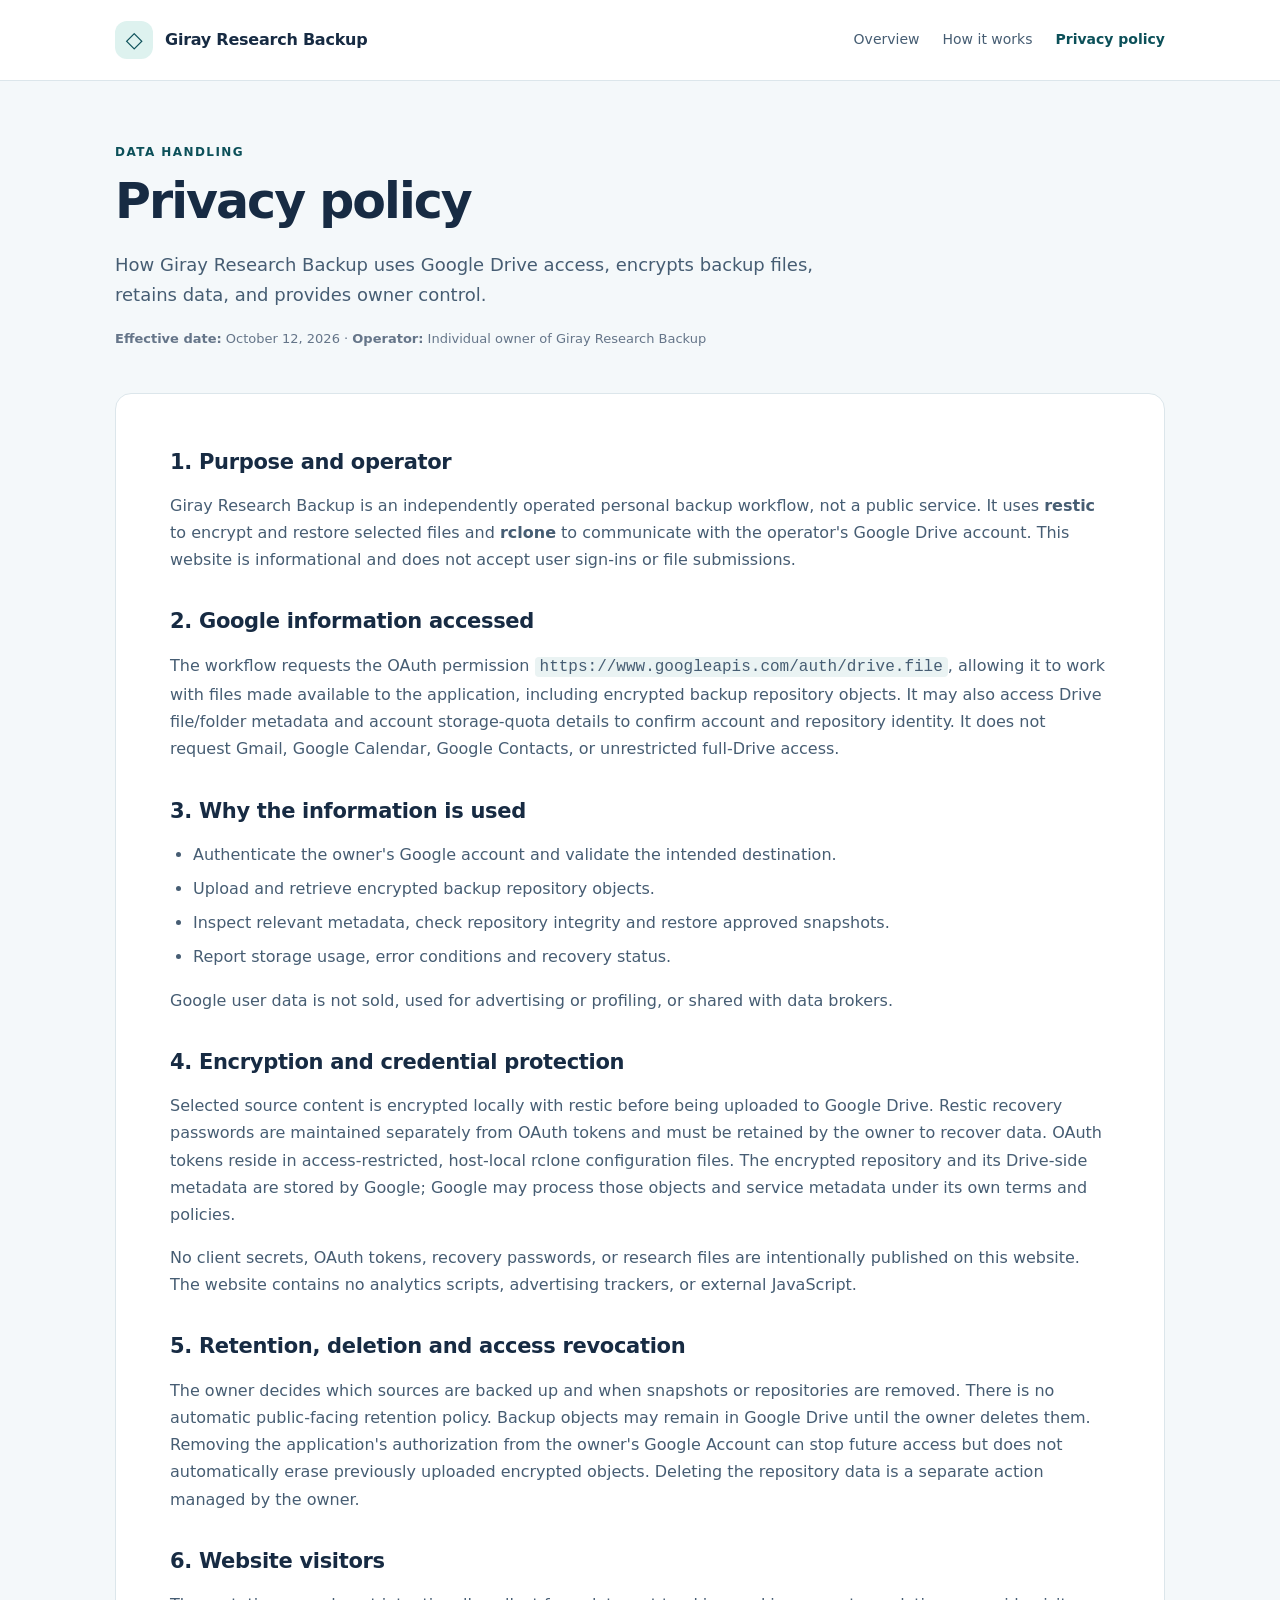
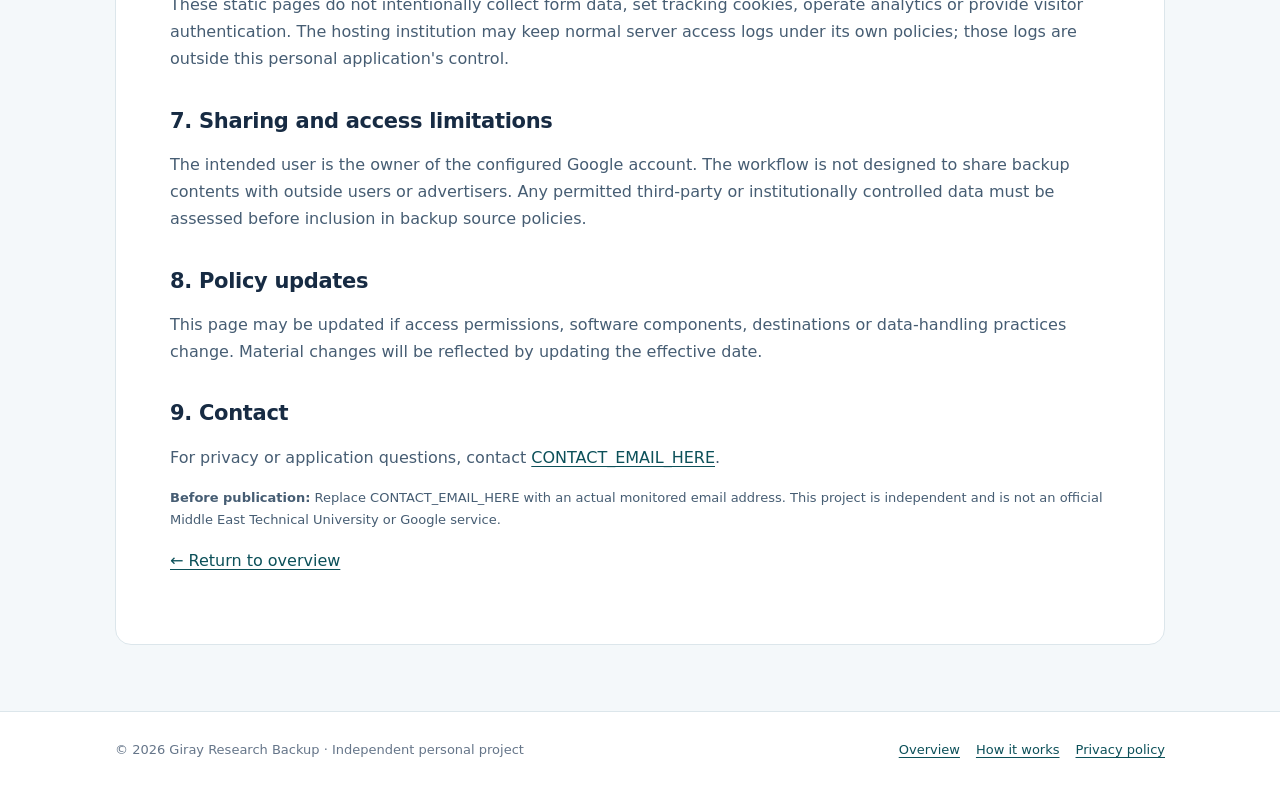
==== privacy.html @ efd6ea5d "Add files via upload" ====
<!doctype html>
<html lang="en">
<head>
  <meta charset="utf-8">
  <meta name="viewport" content="width=device-width,initial-scale=1">
  <meta name="description" content="Privacy Policy for Giray Research Backup: Google Drive permissions, encryption, retention and user control.">
  <meta name="color-scheme" content="light">
  <title>Privacy policy | Giray Research Backup</title>
  <link rel="stylesheet" href="style.css">
</head>
<body>
  <header class="masthead"><div class="wrap topbar"><a class="brand" href="./" aria-label="Giray Research Backup project overview"><span class="mark" aria-hidden="true">◇</span>Giray Research Backup</a><nav class="nav" aria-label="Project navigation"><a href="./">Overview</a><a href="how-it-works.html">How it works</a><a href="privacy.html" aria-current="page">Privacy policy</a></nav></div></header>
  <main>
  <div class="wrap subhero"><span class="eyebrow">Data handling</span><h1>Privacy policy</h1><p class="lede">How Giray Research Backup uses Google Drive access, encrypts backup files, retains data, and provides owner control.</p><p class="small"><strong>Effective date:</strong> October 12, 2026 · <strong>Operator:</strong> Individual owner of Giray Research Backup</p></div>
  <article class="document wrap">
    <h2>1. Purpose and operator</h2><p>Giray Research Backup is an independently operated personal backup workflow, not a public service. It uses <strong>restic</strong> to encrypt and restore selected files and <strong>rclone</strong> to communicate with the operator's Google Drive account. This website is informational and does not accept user sign-ins or file submissions.</p>
    <h2>2. Google information accessed</h2><p>The workflow requests the OAuth permission <code>https://www.googleapis.com/auth/drive.file</code>, allowing it to work with files made available to the application, including encrypted backup repository objects. It may also access Drive file/folder metadata and account storage-quota details to confirm account and repository identity. It does not request Gmail, Google Calendar, Google Contacts, or unrestricted full-Drive access.</p>
    <h2>3. Why the information is used</h2><ul><li>Authenticate the owner's Google account and validate the intended destination.</li><li>Upload and retrieve encrypted backup repository objects.</li><li>Inspect relevant metadata, check repository integrity and restore approved snapshots.</li><li>Report storage usage, error conditions and recovery status.</li></ul><p>Google user data is not sold, used for advertising or profiling, or shared with data brokers.</p>
    <h2>4. Encryption and credential protection</h2><p>Selected source content is encrypted locally with restic before being uploaded to Google Drive. Restic recovery passwords are maintained separately from OAuth tokens and must be retained by the owner to recover data. OAuth tokens reside in access-restricted, host-local rclone configuration files. The encrypted repository and its Drive-side metadata are stored by Google; Google may process those objects and service metadata under its own terms and policies.</p><p>No client secrets, OAuth tokens, recovery passwords, or research files are intentionally published on this website. The website contains no analytics scripts, advertising trackers, or external JavaScript.</p>
    <h2>5. Retention, deletion and access revocation</h2><p>The owner decides which sources are backed up and when snapshots or repositories are removed. There is no automatic public-facing retention policy. Backup objects may remain in Google Drive until the owner deletes them. Removing the application's authorization from the owner's Google Account can stop future access but does not automatically erase previously uploaded encrypted objects. Deleting the repository data is a separate action managed by the owner.</p>
    <h2>6. Website visitors</h2><p>These static pages do not intentionally collect form data, set tracking cookies, operate analytics or provide visitor authentication. The hosting institution may keep normal server access logs under its own policies; those logs are outside this personal application's control.</p>
    <h2>7. Sharing and access limitations</h2><p>The intended user is the owner of the configured Google account. The workflow is not designed to share backup contents with outside users or advertisers. Any permitted third-party or institutionally controlled data must be assessed before inclusion in backup source policies.</p>
    <h2>8. Policy updates</h2><p>This page may be updated if access permissions, software components, destinations or data-handling practices change. Material changes will be reflected by updating the effective date.</p>
    <h2>9. Contact</h2><p>For privacy or application questions, contact <a href="mailto:giraymecit+gouth_github">CONTACT_EMAIL_HERE</a>.</p><p class="small"><strong>Before publication:</strong> Replace CONTACT_EMAIL_HERE with an actual monitored email address. This project is independent and is not an official Middle East Technical University or Google service.</p>
    <p><a href="./">← Return to overview</a></p>
  </article>
</main>
  <footer><div class="wrap foot"><span>© 2026 Giray Research Backup · Independent personal project</span><nav class="footnav" aria-label="Footer navigation"><a href="./">Overview</a><a href="how-it-works.html">How it works</a><a href="privacy.html">Privacy policy</a></nav></div></footer>
</body>
</html>
---- style.css ----
/* Standalone static subsite: all paths are relative to /research-backup/. */
:root{--ink:#172b43;--body:#465d73;--muted:#657589;--accent:#126b75;--accent-dark:#0c5059;--surface:#ffffff;--soft:#f4f8fa;--line:#dce6eb;--highlight:#e5f3f1}
*{box-sizing:border-box}html{scroll-behavior:smooth}body{margin:0;background:var(--soft);color:var(--ink);font-family:system-ui,-apple-system,BlinkMacSystemFont,'Segoe UI',sans-serif;font-size:16px;line-height:1.7}
a{color:var(--accent-dark);text-underline-offset:3px}a:hover{color:#087e89}a:focus-visible{outline:3px solid #e3a83b;outline-offset:3px}
.wrap{width:min(1050px,calc(100% - 40px));margin-inline:auto}.masthead{background:#fff;border-bottom:1px solid var(--line)}.topbar{display:flex;align-items:center;justify-content:space-between;gap:20px;min-height:80px}.brand{display:inline-flex;align-items:center;gap:12px;color:var(--ink);text-decoration:none;font-weight:760;letter-spacing:-.015em}.mark{display:grid;place-items:center;width:38px;height:38px;border-radius:12px;background:#def2ef;color:var(--accent-dark);font-size:22px}.nav{display:flex;gap:23px;flex-wrap:wrap}.nav a{text-decoration:none;color:var(--body);font-size:14px}.nav a[aria-current="page"]{color:var(--accent-dark);font-weight:750}
.hero{background:radial-gradient(ellipse at 82% 12%,#d4edf0 0%,transparent 52%),linear-gradient(135deg,#f1f7fb,#f9fbfc);border-bottom:1px solid var(--line);padding:78px 0 70px}.eyebrow{font-size:12px;font-weight:800;color:var(--accent-dark);text-transform:uppercase;letter-spacing:.12em}.hero h1{font-size:clamp(34px,5vw,58px);line-height:1.15;letter-spacing:-.05em;max-width:850px;margin:14px 0 19px}.lede{max-width:760px;color:var(--body);font-size:19px;line-height:1.68}.actions{display:flex;flex-wrap:wrap;gap:12px;margin-top:29px}.button{display:inline-block;padding:11px 19px;text-decoration:none;border-radius:10px;font-weight:700;background:var(--accent-dark);color:white}.button:hover{color:white;background:#0d6b75}.button.secondary{background:transparent;border:1px solid #afc9ce;color:var(--accent-dark)}.button.secondary:hover{background:var(--highlight);color:var(--accent-dark)}
.section{padding:53px 0 0}.section h2{font-size:29px;letter-spacing:-.025em;margin:0 0 12px}.muted{color:var(--body)}.cards{display:grid;grid-template-columns:repeat(3,minmax(0,1fr));gap:18px;margin-top:24px}.card{background:#fff;border:1px solid var(--line);border-radius:15px;padding:24px}.card-number{font-size:12px;font-weight:800;letter-spacing:.1em;color:var(--accent)}.card h3{font-size:19px;margin:8px 0}.card p{color:var(--body);font-size:15px;margin:0}.grid-two{display:grid;grid-template-columns:1fr 1fr;gap:19px;margin-top:24px}.panel{background:white;border:1px solid var(--line);border-radius:14px;padding:25px}.panel h3{margin:0 0 8px}.panel p,.panel li{color:var(--body)}.panel ul{padding-left:20px}.notice{background:var(--highlight);border-left:4px solid var(--accent);padding:18px 22px;border-radius:0 11px 11px 0;margin-top:27px;color:#284f57}.notice p{margin:0}
.subhero{padding:56px 0 29px}.subhero h1{font-size:clamp(34px,5vw,49px);letter-spacing:-.04em;line-height:1.2;margin:9px 0 10px}.subhero .lede{font-size:18px}.document{background:white;border:1px solid var(--line);border-radius:16px;padding:clamp(24px,5vw,54px)}.document h2{font-size:21px;line-height:1.35;letter-spacing:-.015em;margin:34px 0 7px}.document h2:first-child{margin-top:0}.document p,.document li{color:var(--body)}.document li{margin:7px 0}.document ul{padding-left:23px}.document code,code{background:#eaf3f3;padding:1px 5px;border-radius:4px;overflow-wrap:anywhere}.small{font-size:13px;color:var(--muted)}
footer{margin-top:66px;background:#fff;border-top:1px solid var(--line);padding:27px 0 32px;font-size:13px;color:var(--muted)}.foot{display:flex;align-items:center;justify-content:space-between;gap:20px;flex-wrap:wrap}.footnav{display:flex;gap:16px;flex-wrap:wrap}
@media(max-width:750px){.topbar{align-items:flex-start;flex-direction:column;gap:8px;padding:14px 0}.nav{gap:16px}.hero{padding:55px 0}.cards,.grid-two{grid-template-columns:1fr}.wrap{width:min(100% - 30px,1050px)}}@media(prefers-reduced-motion:reduce){html{scroll-behavior:auto}}
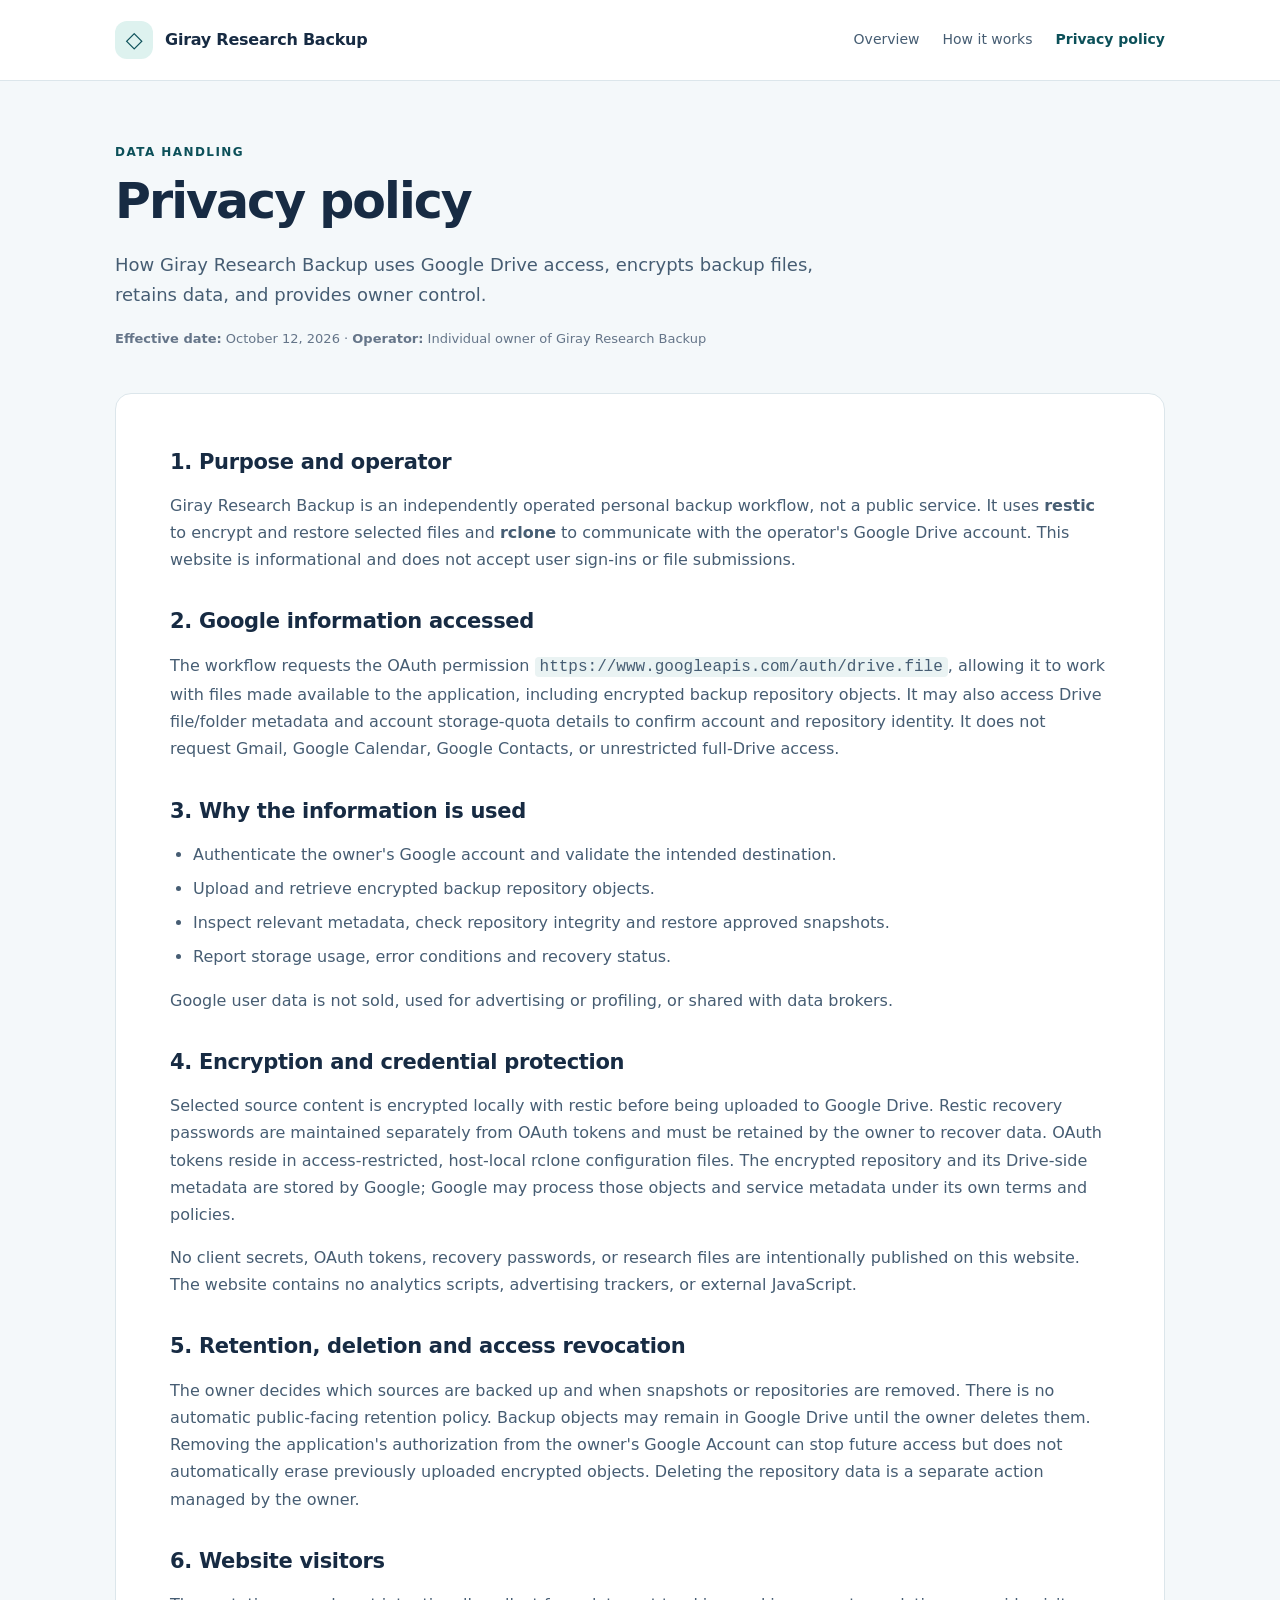
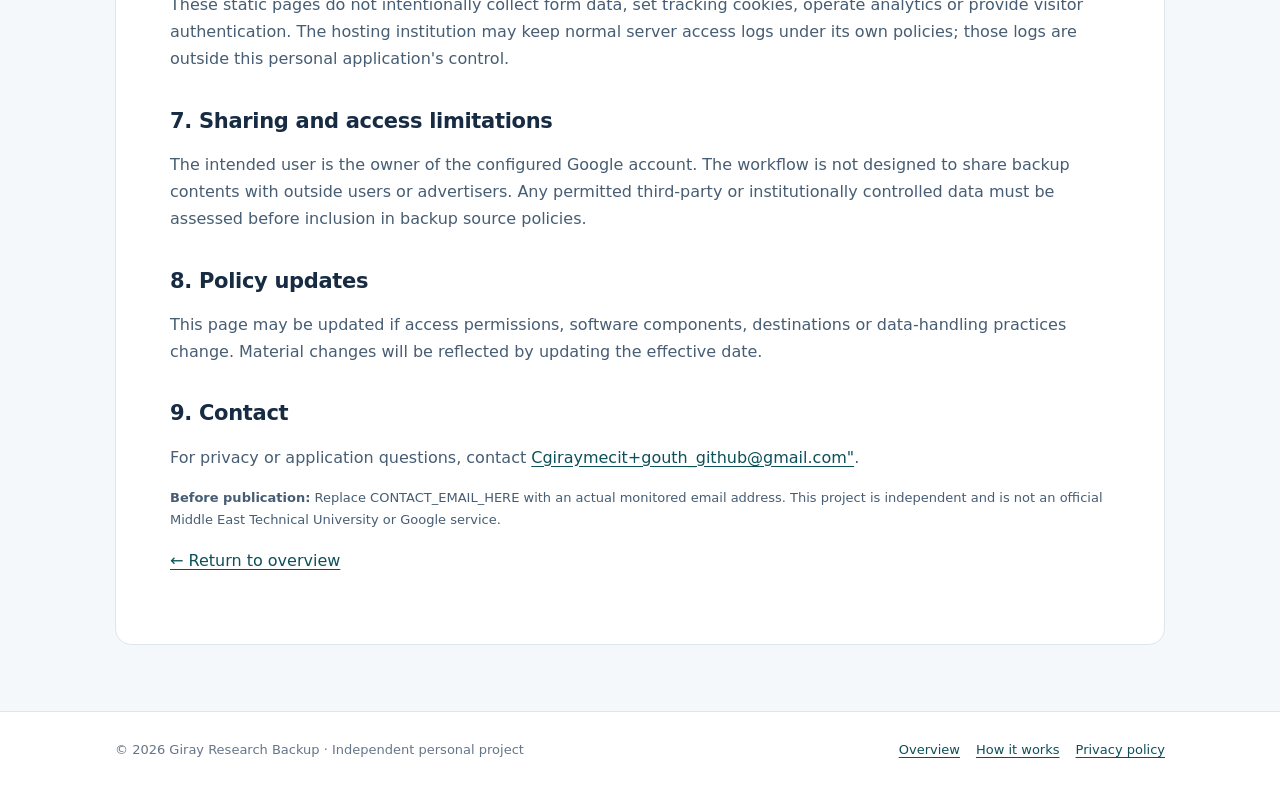
==== commit 6e22f825: "Update contact email in privacy policy email update" ====
--- a/privacy.html
+++ b/privacy.html
@@ -21,7 +21,7 @@
     <h2>6. Website visitors</h2><p>These static pages do not intentionally collect form data, set tracking cookies, operate analytics or provide visitor authentication. The hosting institution may keep normal server access logs under its own policies; those logs are outside this personal application's control.</p>
     <h2>7. Sharing and access limitations</h2><p>The intended user is the owner of the configured Google account. The workflow is not designed to share backup contents with outside users or advertisers. Any permitted third-party or institutionally controlled data must be assessed before inclusion in backup source policies.</p>
     <h2>8. Policy updates</h2><p>This page may be updated if access permissions, software components, destinations or data-handling practices change. Material changes will be reflected by updating the effective date.</p>
-    <h2>9. Contact</h2><p>For privacy or application questions, contact <a href="mailto:giraymecit+gouth_github">CONTACT_EMAIL_HERE</a>.</p><p class="small"><strong>Before publication:</strong> Replace CONTACT_EMAIL_HERE with an actual monitored email address. This project is independent and is not an official Middle East Technical University or Google service.</p>
+    <h2>9. Contact</h2><p>For privacy or application questions, contact <a href="mailto:giraymecit+gouth_github@gmail.com">Cgiraymecit+gouth_github@gmail.com"</a>.</p><p class="small"><strong>Before publication:</strong> Replace CONTACT_EMAIL_HERE with an actual monitored email address. This project is independent and is not an official Middle East Technical University or Google service.</p>
     <p><a href="./">← Return to overview</a></p>
   </article>
 </main>
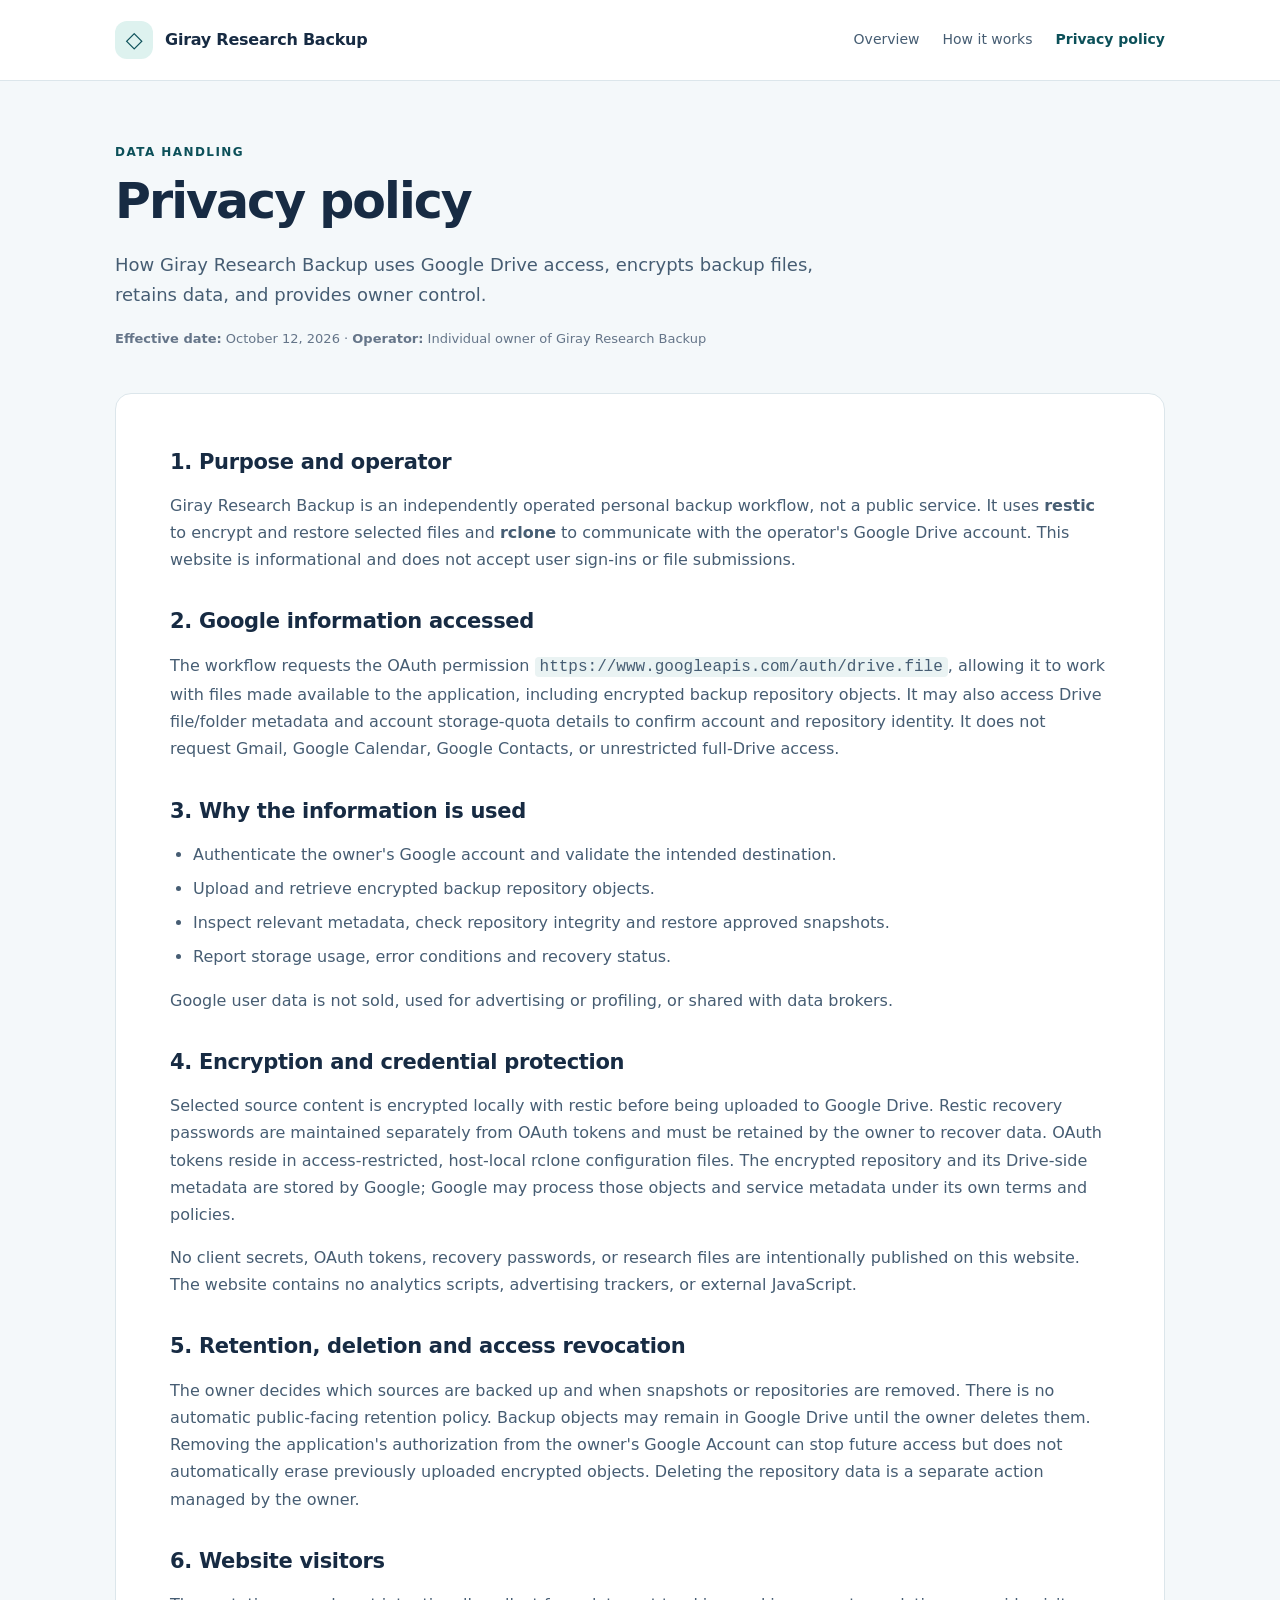
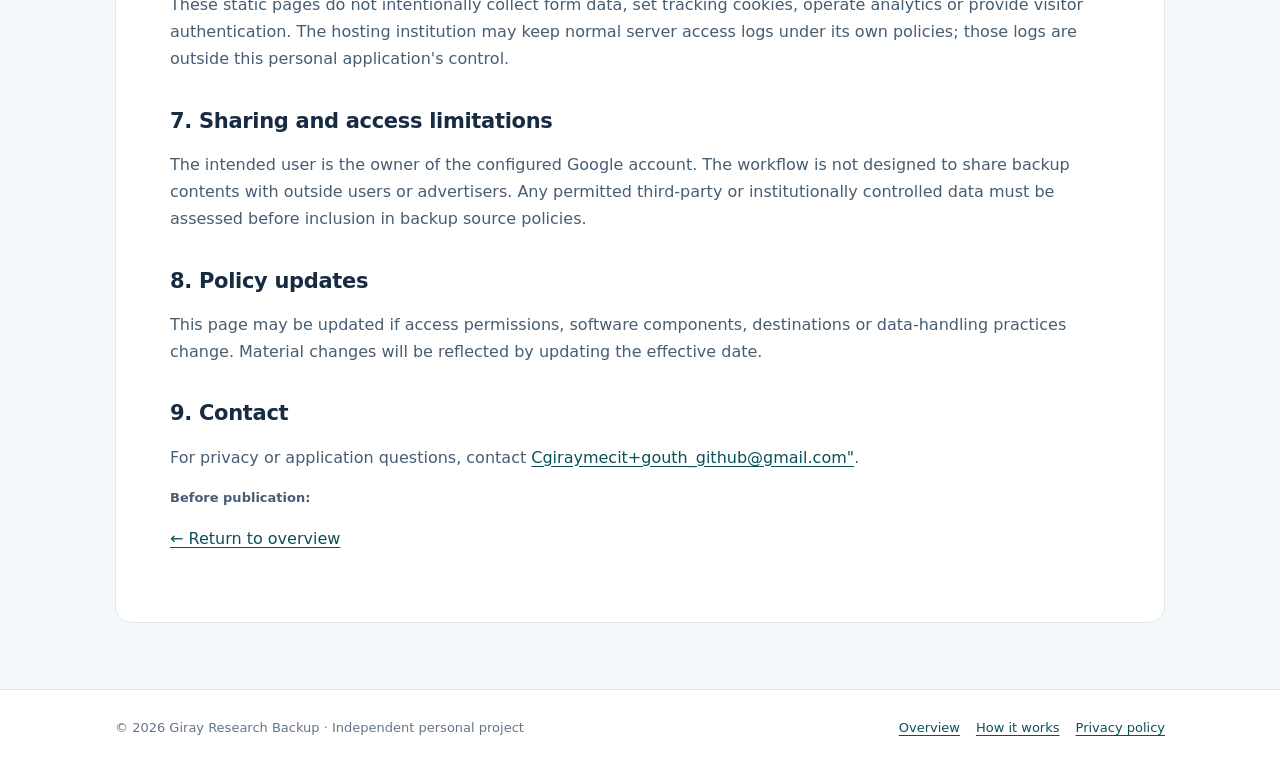
==== commit 7ec79b93: "Revise contact section in privacy policydelete uncessaty things Updated contact information and adde" ====
--- a/privacy.html
+++ b/privacy.html
@@ -21,7 +21,7 @@
     <h2>6. Website visitors</h2><p>These static pages do not intentionally collect form data, set tracking cookies, operate analytics or provide visitor authentication. The hosting institution may keep normal server access logs under its own policies; those logs are outside this personal application's control.</p>
     <h2>7. Sharing and access limitations</h2><p>The intended user is the owner of the configured Google account. The workflow is not designed to share backup contents with outside users or advertisers. Any permitted third-party or institutionally controlled data must be assessed before inclusion in backup source policies.</p>
     <h2>8. Policy updates</h2><p>This page may be updated if access permissions, software components, destinations or data-handling practices change. Material changes will be reflected by updating the effective date.</p>
-    <h2>9. Contact</h2><p>For privacy or application questions, contact <a href="mailto:giraymecit+gouth_github@gmail.com">Cgiraymecit+gouth_github@gmail.com"</a>.</p><p class="small"><strong>Before publication:</strong> Replace CONTACT_EMAIL_HERE with an actual monitored email address. This project is independent and is not an official Middle East Technical University or Google service.</p>
+    <h2>9. Contact</h2><p>For privacy or application questions, contact <a href="mailto:giraymecit+gouth_github@gmail.com">Cgiraymecit+gouth_github@gmail.com"</a>.</p><p class="small"><strong>Before publication:</strong> 
     <p><a href="./">← Return to overview</a></p>
   </article>
 </main>
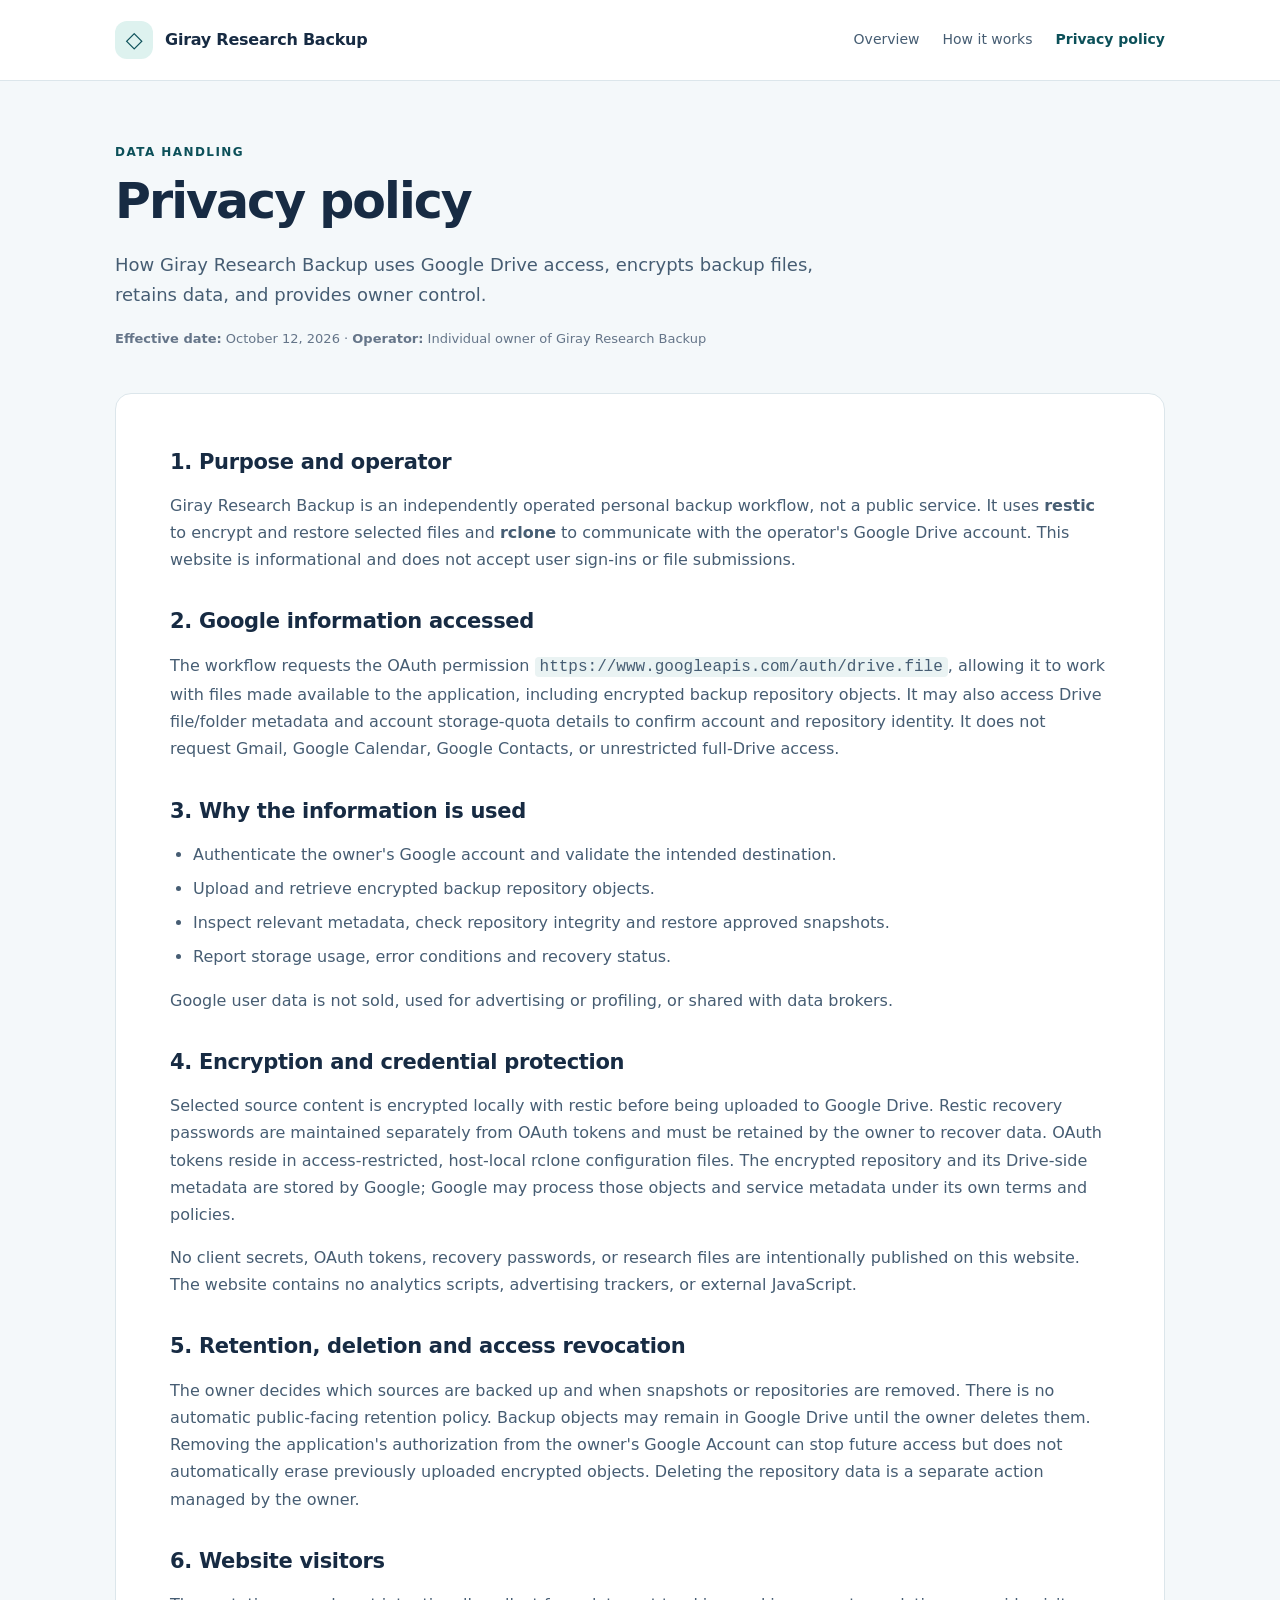
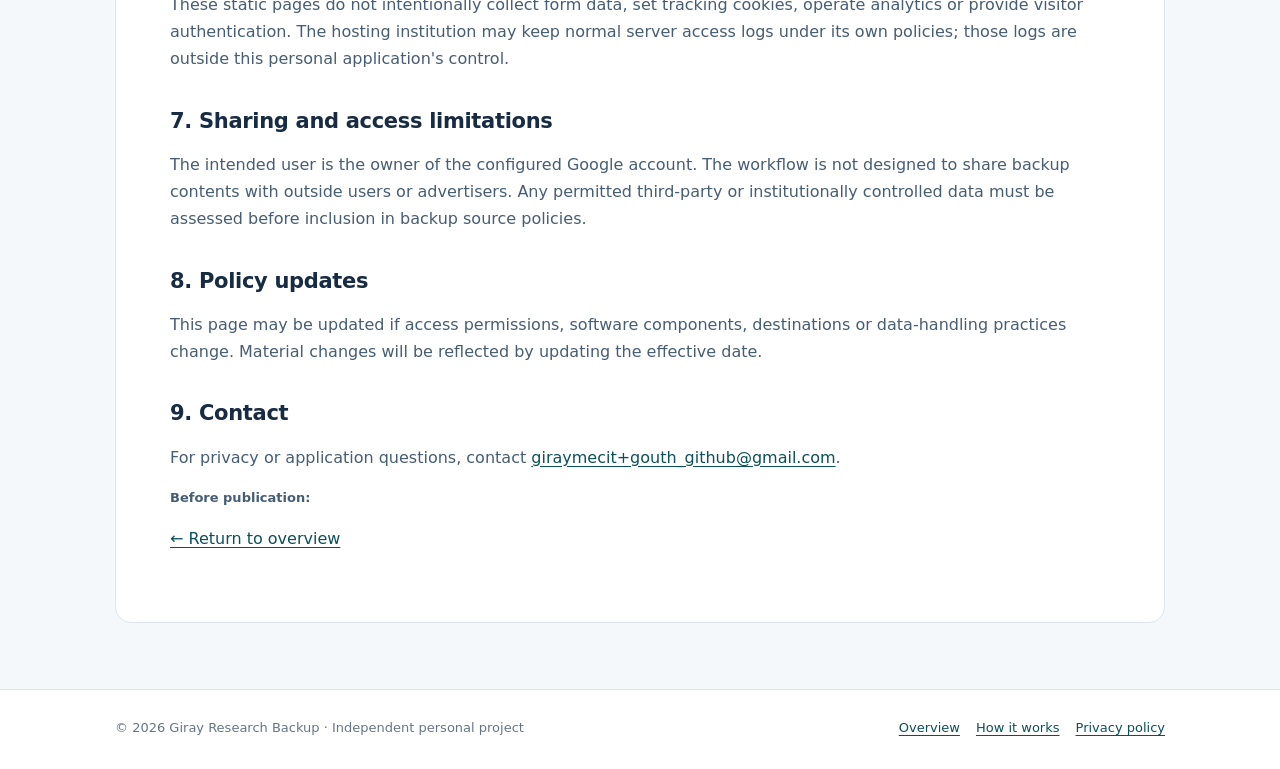
==== commit ee383bb0: "Add files via upload" ====
--- a/privacy.html
+++ b/privacy.html
@@ -21,7 +21,7 @@
     <h2>6. Website visitors</h2><p>These static pages do not intentionally collect form data, set tracking cookies, operate analytics or provide visitor authentication. The hosting institution may keep normal server access logs under its own policies; those logs are outside this personal application's control.</p>
     <h2>7. Sharing and access limitations</h2><p>The intended user is the owner of the configured Google account. The workflow is not designed to share backup contents with outside users or advertisers. Any permitted third-party or institutionally controlled data must be assessed before inclusion in backup source policies.</p>
     <h2>8. Policy updates</h2><p>This page may be updated if access permissions, software components, destinations or data-handling practices change. Material changes will be reflected by updating the effective date.</p>
-    <h2>9. Contact</h2><p>For privacy or application questions, contact <a href="mailto:giraymecit+gouth_github@gmail.com">Cgiraymecit+gouth_github@gmail.com"</a>.</p><p class="small"><strong>Before publication:</strong> 
+    <h2>9. Contact</h2><p>For privacy or application questions, contact <a href="mailto:giraymecit+gouth_github@gmail.com">giraymecit+gouth_github@gmail.com</a>.</p><p class="small"><strong>Before publication:</strong> </p>
     <p><a href="./">← Return to overview</a></p>
   </article>
 </main>
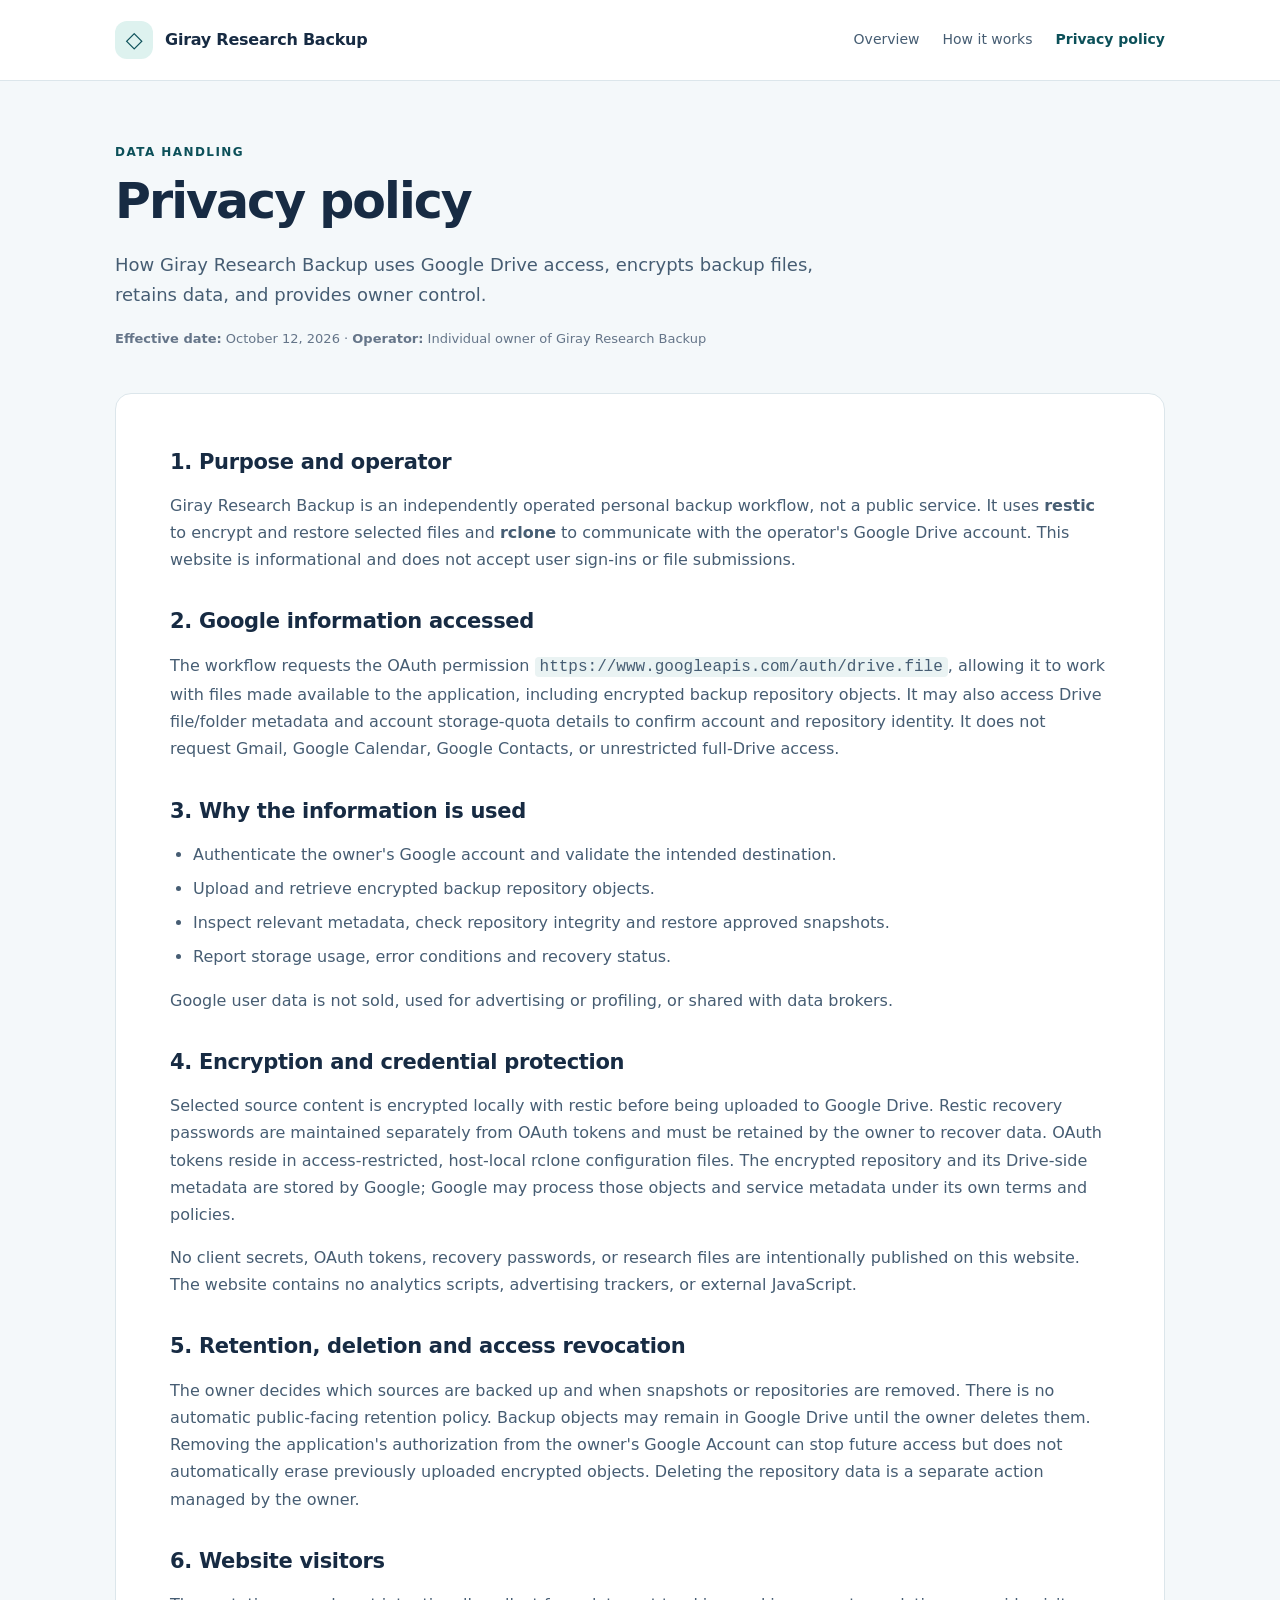
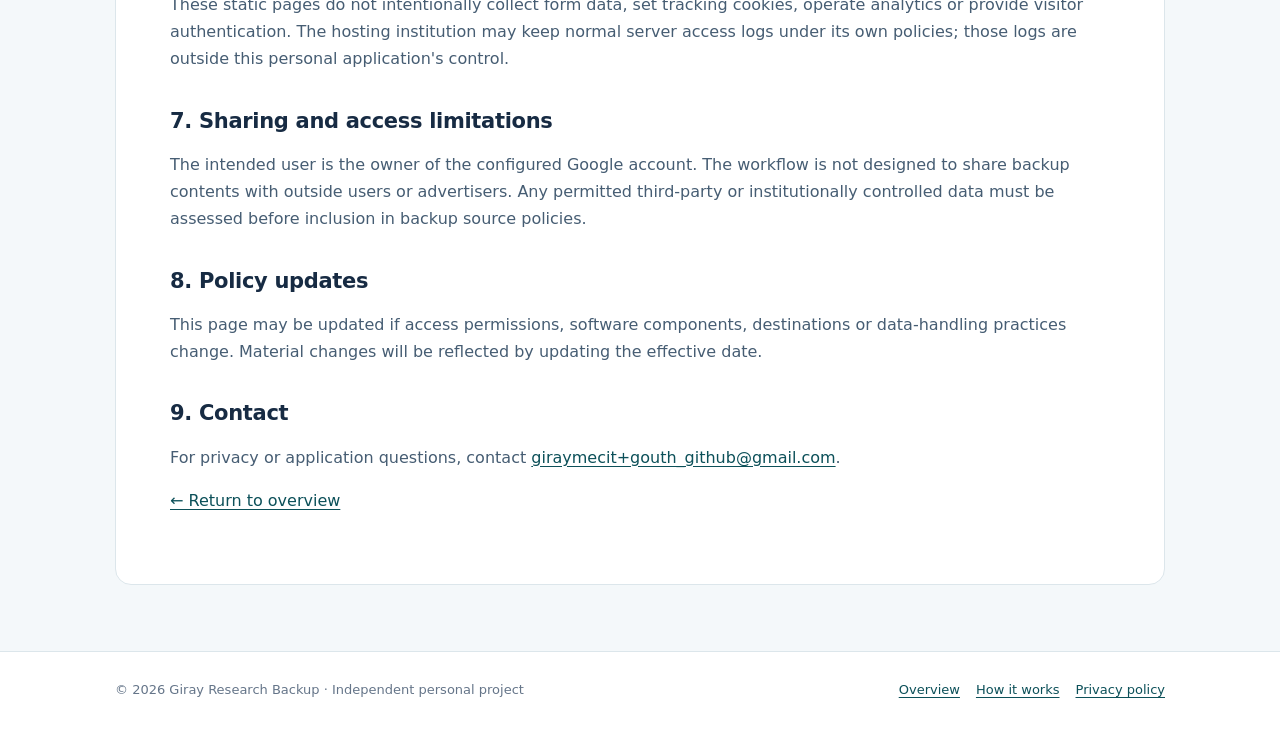
==== commit adc6aa53: "Fix privacy policy publication text" ====
--- a/privacy.html
+++ b/privacy.html
@@ -21,7 +21,7 @@
     <h2>6. Website visitors</h2><p>These static pages do not intentionally collect form data, set tracking cookies, operate analytics or provide visitor authentication. The hosting institution may keep normal server access logs under its own policies; those logs are outside this personal application's control.</p>
     <h2>7. Sharing and access limitations</h2><p>The intended user is the owner of the configured Google account. The workflow is not designed to share backup contents with outside users or advertisers. Any permitted third-party or institutionally controlled data must be assessed before inclusion in backup source policies.</p>
     <h2>8. Policy updates</h2><p>This page may be updated if access permissions, software components, destinations or data-handling practices change. Material changes will be reflected by updating the effective date.</p>
-    <h2>9. Contact</h2><p>For privacy or application questions, contact <a href="mailto:giraymecit+gouth_github@gmail.com">giraymecit+gouth_github@gmail.com</a>.</p><p class="small"><strong>Before publication:</strong> </p>
+    <h2>9. Contact</h2><p>For privacy or application questions, contact <a href="mailto:giraymecit+gouth_github@gmail.com">giraymecit+gouth_github@gmail.com</a>.</p>
     <p><a href="./">← Return to overview</a></p>
   </article>
 </main>
